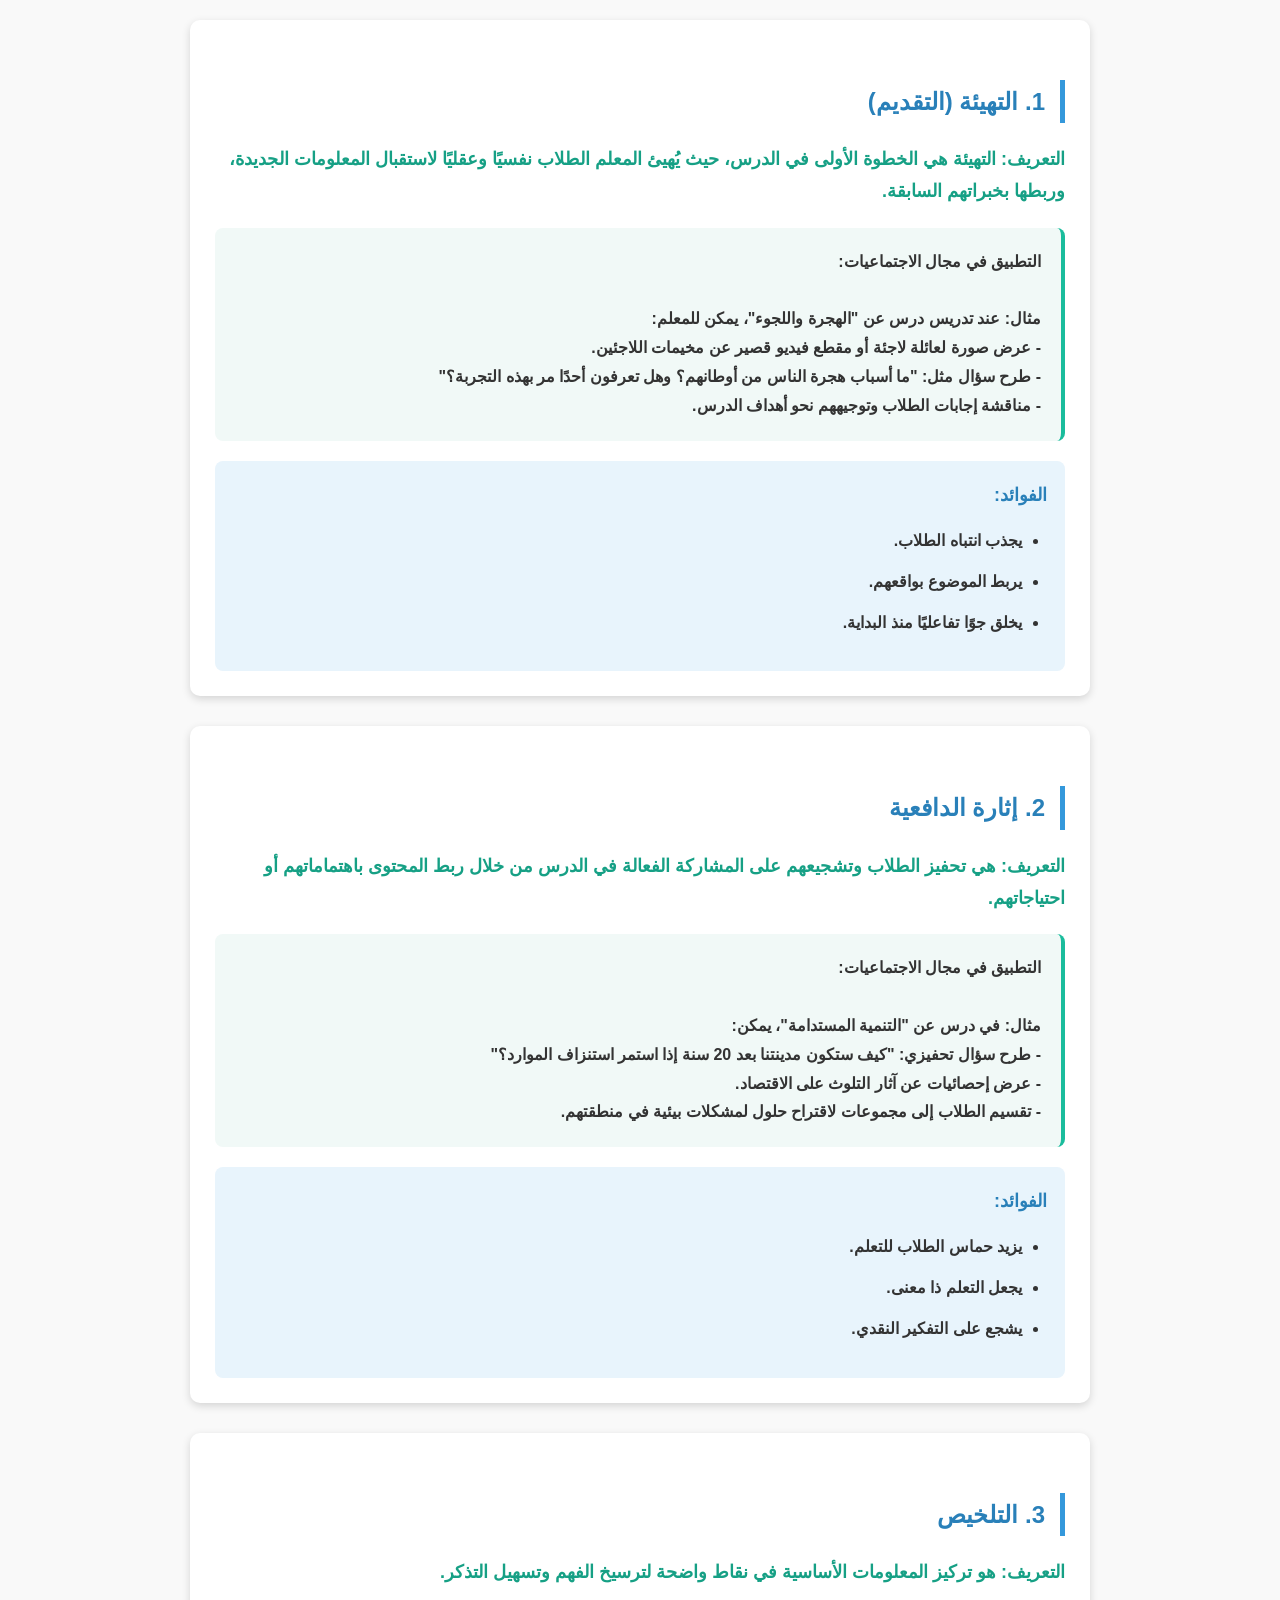
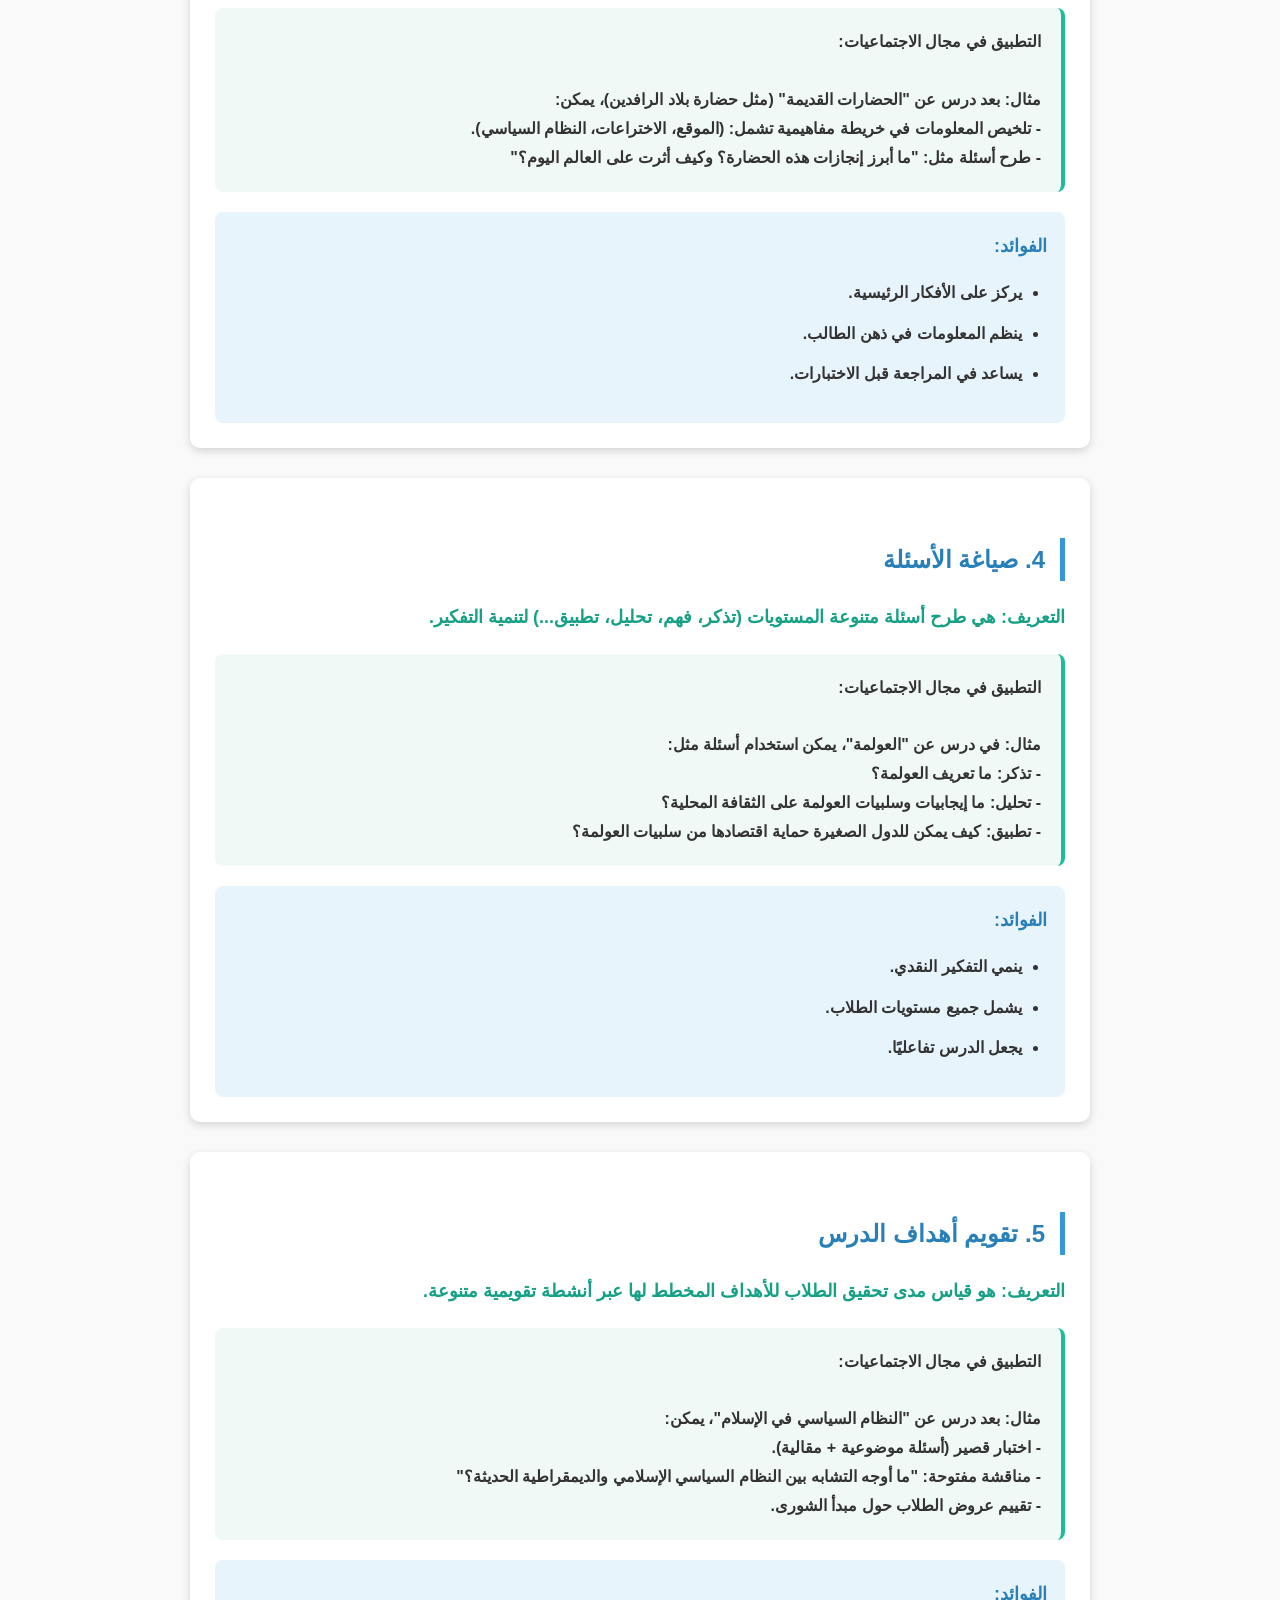
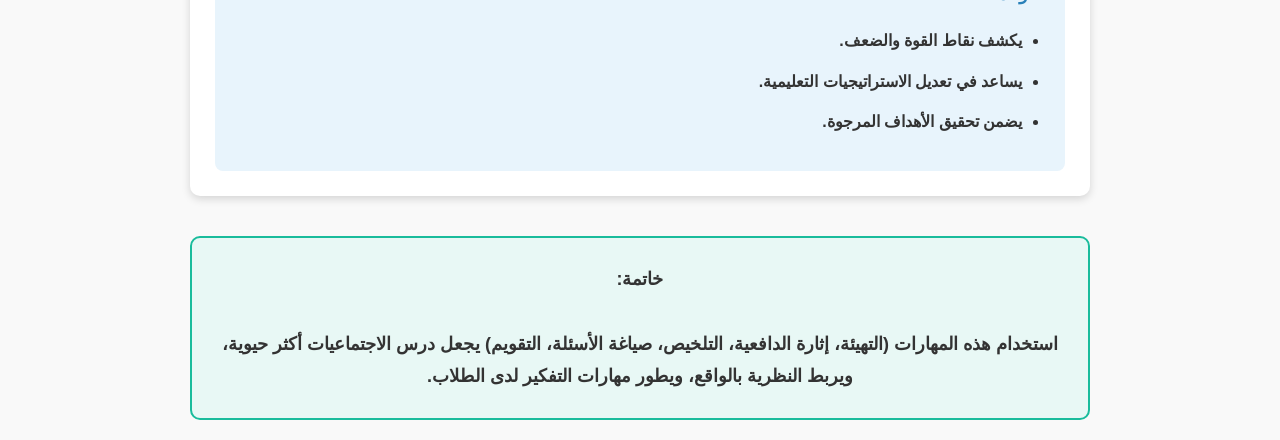
==== index.html @ 1f6d6df0 "Rename index to index.html" ====
<!DOCTYPE html>
<html lang="ar" dir="rtl">
<head>
    <meta charset="UTF-8">
    <meta name="viewport" content="width=device-width, initial-scale=1.0">
    <title>توظيف مهارات التدريس في مجال الاجتماعيات</title>
    <style>
        body {
            font-family: 'Arial', sans-serif;
            line-height: 1.8;
            color: #333;
            max-width: 900px;
            margin: 0 auto;
            padding: 20px;
            background-color: #f9f9f9;
        }
        h1 {
            color: #2c3e50;
            text-align: center;
            margin-bottom: 30px;
            border-bottom: 3px solid #3498db;
            padding-bottom: 15px;
            font-weight: 900;
            font-size: 28px;
        }
        h2 {
            color: #2980b9;
            margin-top: 35px;
            padding-right: 15px;
            border-right: 5px solid #3498db;
            font-weight: 800;
            font-size: 24px;
        }
        .skill-section {
            background-color: white;
            padding: 25px;
            margin-bottom: 30px;
            border-radius: 10px;
            box-shadow: 0 3px 8px rgba(0,0,0,0.15);
            page-break-inside: avoid;
        }
        .definition {
            font-weight: 700;
            color: #16a085;
            margin-bottom: 15px;
            font-size: 18px;
            line-height: 1.8;
        }
        .example {
            background-color: #f1f9f7;
            padding: 20px;
            border-right: 4px solid #1abc9c;
            margin: 20px 0;
            border-radius: 8px;
            font-weight: 600;
        }
        .benefits {
            background-color: #e8f4fc;
            padding: 18px;
            border-radius: 8px;
            margin-top: 20px;
            font-weight: 600;
        }
        .benefits-title {
            font-weight: 800;
            color: #2980b9;
            margin-bottom: 12px;
            font-size: 18px;
        }
        ul {
            padding-right: 25px;
        }
        li {
            margin-bottom: 12px;
            font-weight: 600;
        }
        .conclusion {
            background-color: #e8f8f5;
            padding: 25px;
            border-radius: 10px;
            margin-top: 40px;
            text-align: center;
            font-weight: 700;
            font-size: 18px;
            border: 2px solid #1abc9c;
        }
        strong {
            font-weight: 800;
        }
        em {
            font-weight: 700;
            font-style: normal;
        }
        @media print {
            body {
                background-color: white;
                padding: 0;
            }
            .skill-section {
                page-break-inside: avoid;
                break-inside: avoid;
            }
        }
    </style>
</head>
<body>
    
    <div class="skill-section">
        <h2><strong>1. التهيئة (التقديم)</strong></h2>
        <div class="definition"><strong>التعريف:</strong> التهيئة هي الخطوة الأولى في الدرس، حيث يُهيئ المعلم الطلاب نفسيًا وعقليًا لاستقبال المعلومات الجديدة، وربطها بخبراتهم السابقة.</div>
        
        <div class="example">
            <strong>التطبيق في مجال الاجتماعيات:</strong><br><br>
            <strong>مثال:</strong> عند تدريس درس عن <strong>"الهجرة واللجوء"</strong>، يمكن للمعلم:<br>
            - <strong>عرض</strong> صورة لعائلة لاجئة أو مقطع فيديو قصير عن مخيمات اللاجئين.<br>
            - <strong>طرح</strong> سؤال مثل: <em>"ما أسباب هجرة الناس من أوطانهم؟ وهل تعرفون أحدًا مر بهذه التجربة؟"</em><br>
            - <strong>مناقشة</strong> إجابات الطلاب وتوجيههم نحو أهداف الدرس.
        </div>
        
        <div class="benefits">
            <div class="benefits-title"><strong>الفوائد:</strong></div>
            <ul>
                <li><strong>يجذب</strong> انتباه الطلاب.</li>
                <li><strong>يربط</strong> الموضوع بواقعهم.</li>
                <li><strong>يخلق</strong> جوًا تفاعليًا منذ البداية.</li>
            </ul>
        </div>
    </div>
    
    <div class="skill-section">
        <h2><strong>2. إثارة الدافعية</strong></h2>
        <div class="definition"><strong>التعريف:</strong> هي تحفيز الطلاب وتشجيعهم على المشاركة الفعالة في الدرس من خلال ربط المحتوى باهتماماتهم أو احتياجاتهم.</div>
        
        <div class="example">
            <strong>التطبيق في مجال الاجتماعيات:</strong><br><br>
            <strong>مثال:</strong> في درس عن <strong>"التنمية المستدامة"</strong>، يمكن:<br>
            - <strong>طرح</strong> سؤال تحفيزي: <em>"كيف ستكون مدينتنا بعد 20 سنة إذا استمر استنزاف الموارد؟"</em><br>
            - <strong>عرض</strong> إحصائيات عن آثار التلوث على الاقتصاد.<br>
            - <strong>تقسيم</strong> الطلاب إلى مجموعات لاقتراح حلول لمشكلات بيئية في منطقتهم.
        </div>
        
        <div class="benefits">
            <div class="benefits-title"><strong>الفوائد:</strong></div>
            <ul>
                <li><strong>يزيد</strong> حماس الطلاب للتعلم.</li>
                <li><strong>يجعل</strong> التعلم ذا معنى.</li>
                <li><strong>يشجع</strong> على التفكير النقدي.</li>
            </ul>
        </div>
    </div>
    
    <div class="skill-section">
        <h2><strong>3. التلخيص</strong></h2>
        <div class="definition"><strong>التعريف:</strong> هو تركيز المعلومات الأساسية في نقاط واضحة لترسيخ الفهم وتسهيل التذكر.</div>
        
        <div class="example">
            <strong>التطبيق في مجال الاجتماعيات:</strong><br><br>
            <strong>مثال:</strong> بعد درس عن <strong>"الحضارات القديمة"</strong> (مثل حضارة بلاد الرافدين)، يمكن:<br>
            - <strong>تلخيص</strong> المعلومات في خريطة مفاهيمية تشمل: (الموقع، الاختراعات، النظام السياسي).<br>
            - <strong>طرح</strong> أسئلة مثل: <em>"ما أبرز إنجازات هذه الحضارة؟ وكيف أثرت على العالم اليوم؟"</em>
        </div>
        
        <div class="benefits">
            <div class="benefits-title"><strong>الفوائد:</strong></div>
            <ul>
                <li><strong>يركز</strong> على الأفكار الرئيسية.</li>
                <li><strong>ينظم</strong> المعلومات في ذهن الطالب.</li>
                <li><strong>يساعد</strong> في المراجعة قبل الاختبارات.</li>
            </ul>
        </div>
    </div>
    
    <div class="skill-section">
        <h2><strong>4. صياغة الأسئلة</strong></h2>
        <div class="definition"><strong>التعريف:</strong> هي طرح أسئلة متنوعة المستويات (تذكر، فهم، تحليل، تطبيق...) لتنمية التفكير.</div>
        
        <div class="example">
            <strong>التطبيق في مجال الاجتماعيات:</strong><br><br>
            <strong>مثال:</strong> في درس عن <strong>"العولمة"</strong>، يمكن استخدام أسئلة مثل:<br>
            - <strong>تذكر:</strong> <em>ما تعريف العولمة؟</em><br>
            - <strong>تحليل:</strong> <em>ما إيجابيات وسلبيات العولمة على الثقافة المحلية؟</em><br>
            - <strong>تطبيق:</strong> <em>كيف يمكن للدول الصغيرة حماية اقتصادها من سلبيات العولمة؟</em>
        </div>
        
        <div class="benefits">
            <div class="benefits-title"><strong>الفوائد:</strong></div>
            <ul>
                <li><strong>ينمي</strong> التفكير النقدي.</li>
                <li><strong>يشمل</strong> جميع مستويات الطلاب.</li>
                <li><strong>يجعل</strong> الدرس تفاعليًا.</li>
            </ul>
        </div>
    </div>
    
    <div class="skill-section">
        <h2><strong>5. تقويم أهداف الدرس</strong></h2>
        <div class="definition"><strong>التعريف:</strong> هو قياس مدى تحقيق الطلاب للأهداف المخطط لها عبر أنشطة تقويمية متنوعة.</div>
        
        <div class="example">
            <strong>التطبيق في مجال الاجتماعيات:</strong><br><br>
            <strong>مثال:</strong> بعد درس عن <strong>"النظام السياسي في الإسلام"</strong>، يمكن:<br>
            - <strong>اختبار</strong> قصير (أسئلة موضوعية + مقالية).<br>
            - <strong>مناقشة</strong> مفتوحة: <em>"ما أوجه التشابه بين النظام السياسي الإسلامي والديمقراطية الحديثة؟"</em><br>
            - <strong>تقييم</strong> عروض الطلاب حول مبدأ الشورى.
        </div>
        
        <div class="benefits">
            <div class="benefits-title"><strong>الفوائد:</strong></div>
            <ul>
                <li><strong>يكشف</strong> نقاط القوة والضعف.</li>
                <li><strong>يساعد</strong> في تعديل الاستراتيجيات التعليمية.</li>
                <li><strong>يضمن</strong> تحقيق الأهداف المرجوة.</li>
            </ul>
        </div>
    </div>
    
    <div class="conclusion">
        <strong>خاتمة:</strong><br><br>
        استخدام هذه المهارات <strong>(التهيئة، إثارة الدافعية، التلخيص، صياغة الأسئلة، التقويم)</strong> يجعل درس الاجتماعيات أكثر حيوية، ويربط النظرية بالواقع، ويطور مهارات التفكير لدى الطلاب.
    </div>
</body>
</html>
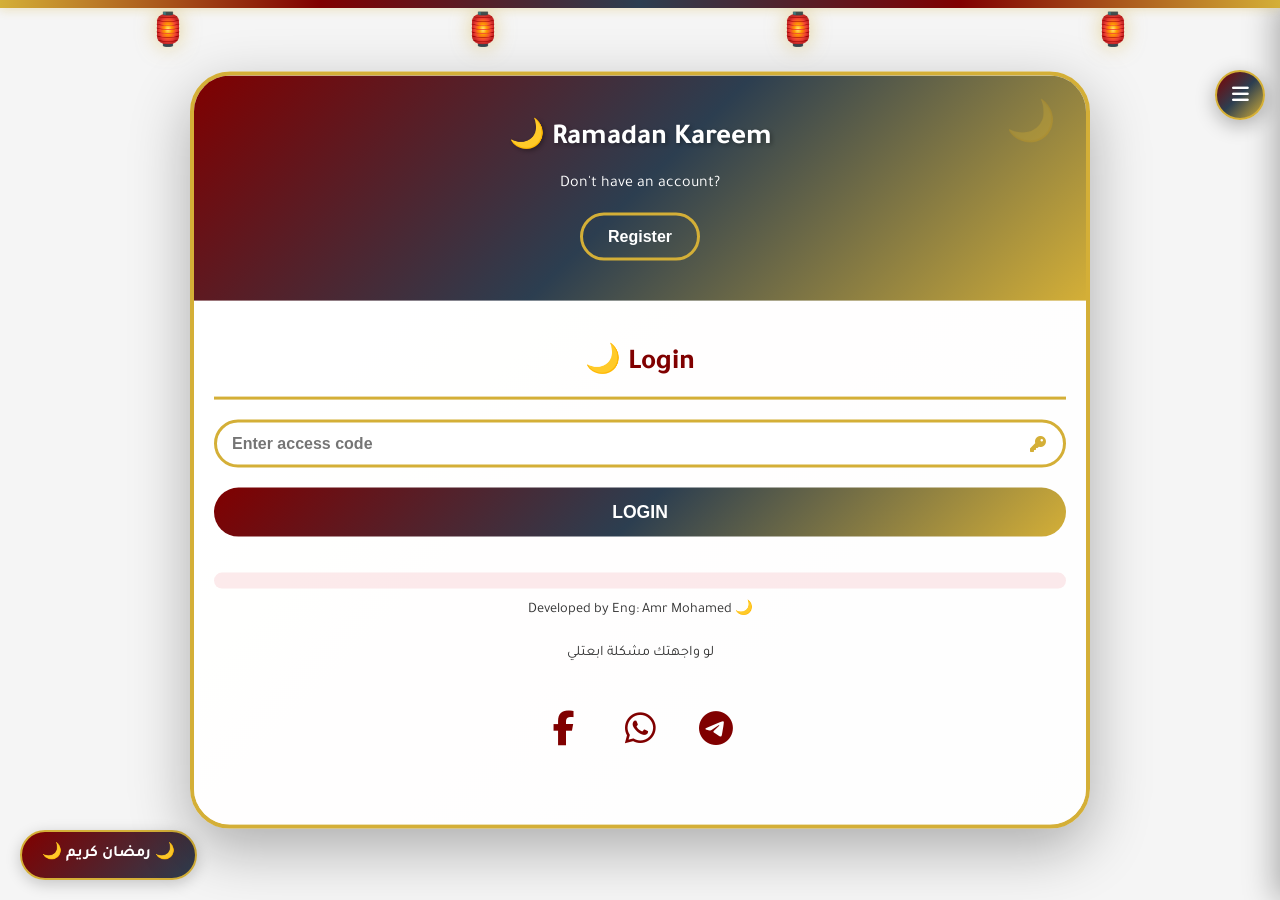
==== commit ca148557: "Add files via upload" ====
--- a/index.html
+++ b/index.html
@@ -1,222 +1,160 @@
 <!DOCTYPE html>
-<html lang="ar" dir="rtl">
+<html lang="en">
 <head>
     <meta charset="UTF-8">
-    <meta name="viewport" content="width=device-width, initial-scale=1.0">
-    <title>توظيف مهارات التدريس في مجال الاجتماعيات</title>
-    <style>
-        body {
-            font-family: 'Arial', sans-serif;
-            line-height: 1.8;
-            color: #333;
-            max-width: 900px;
-            margin: 0 auto;
-            padding: 20px;
-            background-color: #f9f9f9;
-        }
-        h1 {
-            color: #2c3e50;
-            text-align: center;
-            margin-bottom: 30px;
-            border-bottom: 3px solid #3498db;
-            padding-bottom: 15px;
-            font-weight: 900;
-            font-size: 28px;
-        }
-        h2 {
-            color: #2980b9;
-            margin-top: 35px;
-            padding-right: 15px;
-            border-right: 5px solid #3498db;
-            font-weight: 800;
-            font-size: 24px;
-        }
-        .skill-section {
-            background-color: white;
-            padding: 25px;
-            margin-bottom: 30px;
-            border-radius: 10px;
-            box-shadow: 0 3px 8px rgba(0,0,0,0.15);
-            page-break-inside: avoid;
-        }
-        .definition {
-            font-weight: 700;
-            color: #16a085;
-            margin-bottom: 15px;
-            font-size: 18px;
-            line-height: 1.8;
-        }
-        .example {
-            background-color: #f1f9f7;
-            padding: 20px;
-            border-right: 4px solid #1abc9c;
-            margin: 20px 0;
-            border-radius: 8px;
-            font-weight: 600;
-        }
-        .benefits {
-            background-color: #e8f4fc;
-            padding: 18px;
-            border-radius: 8px;
-            margin-top: 20px;
-            font-weight: 600;
-        }
-        .benefits-title {
-            font-weight: 800;
-            color: #2980b9;
-            margin-bottom: 12px;
-            font-size: 18px;
-        }
-        ul {
-            padding-right: 25px;
-        }
-        li {
-            margin-bottom: 12px;
-            font-weight: 600;
-        }
-        .conclusion {
-            background-color: #e8f8f5;
-            padding: 25px;
-            border-radius: 10px;
-            margin-top: 40px;
-            text-align: center;
-            font-weight: 700;
-            font-size: 18px;
-            border: 2px solid #1abc9c;
-        }
-        strong {
-            font-weight: 800;
-        }
-        em {
-            font-weight: 700;
-            font-style: normal;
-        }
-        @media print {
-            body {
-                background-color: white;
-                padding: 0;
-            }
-            .skill-section {
-                page-break-inside: avoid;
-                break-inside: avoid;
-            }
-        }
-    </style>
+    <meta name="viewport" content="width=device-width, initial-scale=1.0, maximum-scale=1.0, user-scalable=yes">
+    <title>Educational Process Platform - رمضان كريم</title>
+    <link href="https://fonts.googleapis.com/css2?family=Tajawal:wght@400;500;700&display=swap" rel="stylesheet">
+    <link rel="stylesheet" href="https://cdnjs.cloudflare.com/ajax/libs/font-awesome/6.5.0/css/all.min.css" />
+    <link rel="stylesheet" href="style.css">
 </head>
+
 <body>
+    <!-- Ramadan Decorations -->
+    <div class="ramadan-stars" id="ramadanStars"></div>
     
-    <div class="skill-section">
-        <h2><strong>1. التهيئة (التقديم)</strong></h2>
-        <div class="definition"><strong>التعريف:</strong> التهيئة هي الخطوة الأولى في الدرس، حيث يُهيئ المعلم الطلاب نفسيًا وعقليًا لاستقبال المعلومات الجديدة، وربطها بخبراتهم السابقة.</div>
-        
-        <div class="example">
-            <strong>التطبيق في مجال الاجتماعيات:</strong><br><br>
-            <strong>مثال:</strong> عند تدريس درس عن <strong>"الهجرة واللجوء"</strong>، يمكن للمعلم:<br>
-            - <strong>عرض</strong> صورة لعائلة لاجئة أو مقطع فيديو قصير عن مخيمات اللاجئين.<br>
-            - <strong>طرح</strong> سؤال مثل: <em>"ما أسباب هجرة الناس من أوطانهم؟ وهل تعرفون أحدًا مر بهذه التجربة؟"</em><br>
-            - <strong>مناقشة</strong> إجابات الطلاب وتوجيههم نحو أهداف الدرس.
+    <div class="ramadan-lanterns">
+        <div class="lantern">🏮</div>
+        <div class="lantern">🏮</div>
+        <div class="lantern">🏮</div>
+        <div class="lantern">🏮</div>
+    </div>
+
+    <!-- Sidebar -->
+    <button class="sidebar-toggle" id="sidebarToggle" aria-label="القائمة">
+        <i class="fas fa-bars"></i>
+    </button>
+
+    <div class="sidebar" id="sidebar">
+        <div class="sidebar-header">
+            <h3>🌙 القائمة</h3>
         </div>
-        
-        <div class="benefits">
-            <div class="benefits-title"><strong>الفوائد:</strong></div>
-            <ul>
-                <li><strong>يجذب</strong> انتباه الطلاب.</li>
-                <li><strong>يربط</strong> الموضوع بواقعهم.</li>
-                <li><strong>يخلق</strong> جوًا تفاعليًا منذ البداية.</li>
-            </ul>
+        <div class="sidebar-menu">
+            <a href="#" id="homeLink" class="sidebar-link">
+                <i class="fas fa-home"></i>
+                <span>الصفحة الرئيسية</span>
+            </a>
+            <a href="https://eng-mora.github.io/Preparation/ar" target="_blank" class="sidebar-link">
+                <i class="fas fa-book"></i>
+                <span>حصة تأسيسية عربي</span>
+            </a>
+            <a href="https://eng-mora.github.io/Preparation/" target="_blank" class="sidebar-link">
+                <i class="fas fa-language"></i>
+                <span>حصة تأسيسية لغات</span>
+            </a>
+            <a href="#" id="ramadanLink" class="sidebar-link">
+                <i class="fas fa-moon"></i>
+                <span>رمضان كريم</span>
+            </a>
         </div>
     </div>
-    
-    <div class="skill-section">
-        <h2><strong>2. إثارة الدافعية</strong></h2>
-        <div class="definition"><strong>التعريف:</strong> هي تحفيز الطلاب وتشجيعهم على المشاركة الفعالة في الدرس من خلال ربط المحتوى باهتماماتهم أو احتياجاتهم.</div>
-        
-        <div class="example">
-            <strong>التطبيق في مجال الاجتماعيات:</strong><br><br>
-            <strong>مثال:</strong> في درس عن <strong>"التنمية المستدامة"</strong>، يمكن:<br>
-            - <strong>طرح</strong> سؤال تحفيزي: <em>"كيف ستكون مدينتنا بعد 20 سنة إذا استمر استنزاف الموارد؟"</em><br>
-            - <strong>عرض</strong> إحصائيات عن آثار التلوث على الاقتصاد.<br>
-            - <strong>تقسيم</strong> الطلاب إلى مجموعات لاقتراح حلول لمشكلات بيئية في منطقتهم.
-        </div>
-        
-        <div class="benefits">
-            <div class="benefits-title"><strong>الفوائد:</strong></div>
-            <ul>
-                <li><strong>يزيد</strong> حماس الطلاب للتعلم.</li>
-                <li><strong>يجعل</strong> التعلم ذا معنى.</li>
-                <li><strong>يشجع</strong> على التفكير النقدي.</li>
-            </ul>
+
+    <main id="main" style="display:none;">
+        <section id="home">
+            <div style="text-align: center;">
+                <img src="https://i.ibb.co/0VcrXmdC/Whats-App-Image-2026-02-09-at-01-52-50.jpg" alt="Educational Process Platform" loading="lazy">
+                <h2>🌙 The Process Platform</h2>
+                <p style="color: var(--secondary-color); margin-top: 1rem;">كل ثانية بتذاكر فيها دلوقتي، بتقربك خطوة من حلمك. خليك قوي، وافتكر دايمًا إن التعب بيروح، لكن النتيجة بتفضل.</p>
+                <p style="color: var(--secondary-color); margin-top: 1rem;">❤️ بالتوفيق يا باشا</p>
+            </div>
+        </section>
+
+        <section id="videos" class="video-container">
+            <div style="text-align: center; padding: 2rem;">
+                <h3>🌙 Welcome to the Educational Videos Platform</h3>
+                <p>Please login to access the available educational content</p>
+            </div>
+        </section>
+
+        <section id="contact">
+            <h2>🌙 Contact Us</h2>
+            <p>If you have any questions or need further information, feel free to contact us at</p>
+            <p><a href="/cdn-cgi/l/email-protection#cba6aaa6b9b9a4f3fef9f28baca6aaa2a7e5a8a4a6"><span class="__cf_email__" data-cfemail="2d404c405f5f4215181f146d4a404c4441034e4240">[email&#160;protected]</span></a></p>
+
+            <div class="social-icons">
+                <button style="background-color: transparent; border: none; padding: 10px;">
+                    <a href="https://www.facebook.com/mamro8529?mibextid=ZbWKwL" target="_blank" style="color: black; font-size: 35px;">
+                        <i class="fab fa-facebook-f"></i>
+                    </a>
+                </button>
+                <button style="background-color: transparent; border: none; padding: 10px;">
+                    <a href="https://wa.me/message/5LRM2DVHPZQFM1" target="_blank" style="color: black; font-size: 35px;">
+                        <i class="fab fa-whatsapp"></i>
+                    </a>
+                </button>
+                <button style="background-color: transparent; border: none; padding: 10px;">
+                    <a href="http://t.me/Mora_mo1" target="_blank" style="color: black; font-size: 35px;">
+                        <i class="fab fa-telegram-plane"></i>
+                    </a>
+                </button>
+            </div>
+
+            <div class="developer-credit">
+                <p>Developed by <a href="/cdn-cgi/l/email-protection#92fff3ffe0e0fdaaa7a0abd2f5fff3fbfebcf1fdff">Eng: Amr Mohamed</a> 🌙</p>
+            </div>
+        </section>
+    </main>
+
+    <div class="login-container" id="loginContainer">
+        <div class="form-container">
+            <div class="left-section">
+                <h1>🌙 Ramadan Kareem</h1>
+                <p>Don't have an account?</p>
+                <button class="register-btn">Register</button>
+            </div>
+            <div class="right-section">
+                <h2>🌙 Login</h2>
+                <form id="loginForm">
+                    <div class="input-group">
+                        <input type="text" id="username" required placeholder="Enter access code" autocomplete="off">
+                        <i class="fas fa-key icon"></i>
+                    </div>
+                    <button type="submit" class="login-btn">LOGIN</button>
+
+                    <div id="errorMessage" class="error"></div>
+                </form>
+                <p class="or">Developed by Eng: Amr Mohamed 🌙</p>
+                <p class="or">لو واجهتك مشكلة ابعتلي</p>
+
+                <div class="social-icons">
+                    <button style="background-color: transparent; border: none; padding: 10px;">
+                        <a href="https://www.facebook.com/mamro8529?mibextid=ZbWKwL" target="_blank" style="color: black; font-size: 35px;">
+                            <i class="fab fa-facebook-f"></i>
+                        </a>
+                    </button>
+                    <button style="background-color: transparent; border: none; padding: 10px;">
+                        <a href="https://wa.me/message/5LRM2DVHPZQFM1" target="_blank" style="color: black; font-size: 35px;">
+                            <i class="fab fa-whatsapp"></i>
+                        </a>
+                    </button>
+                    <button style="background-color: transparent; border: none; padding: 10px;">
+                        <a href="http://t.me/Mora_mo1" target="_blank" style="color: black; font-size: 35px;">
+                            <i class="fab fa-telegram-plane"></i>
+                        </a>
+                    </button>
+                </div>
+            </div>
         </div>
     </div>
-    
-    <div class="skill-section">
-        <h2><strong>3. التلخيص</strong></h2>
-        <div class="definition"><strong>التعريف:</strong> هو تركيز المعلومات الأساسية في نقاط واضحة لترسيخ الفهم وتسهيل التذكر.</div>
-        
-        <div class="example">
-            <strong>التطبيق في مجال الاجتماعيات:</strong><br><br>
-            <strong>مثال:</strong> بعد درس عن <strong>"الحضارات القديمة"</strong> (مثل حضارة بلاد الرافدين)، يمكن:<br>
-            - <strong>تلخيص</strong> المعلومات في خريطة مفاهيمية تشمل: (الموقع، الاختراعات، النظام السياسي).<br>
-            - <strong>طرح</strong> أسئلة مثل: <em>"ما أبرز إنجازات هذه الحضارة؟ وكيف أثرت على العالم اليوم؟"</em>
+
+    <!-- Message Modal -->
+    <div class="modal-overlay" id="messageOverlay"></div>
+    <div class="message-modal" id="messageModal">
+        <div class="message-modal-header">
+            <h3>🌙 Ramadan Kareem Message</h3>
+            <div class="close-modal" id="closeModal">&times;</div>
         </div>
-        
-        <div class="benefits">
-            <div class="benefits-title"><strong>الفوائد:</strong></div>
-            <ul>
-                <li><strong>يركز</strong> على الأفكار الرئيسية.</li>
-                <li><strong>ينظم</strong> المعلومات في ذهن الطالب.</li>
-                <li><strong>يساعد</strong> في المراجعة قبل الاختبارات.</li>
-            </ul>
-        </div>
-    </div>
-    
-    <div class="skill-section">
-        <h2><strong>4. صياغة الأسئلة</strong></h2>
-        <div class="definition"><strong>التعريف:</strong> هي طرح أسئلة متنوعة المستويات (تذكر، فهم، تحليل، تطبيق...) لتنمية التفكير.</div>
-        
-        <div class="example">
-            <strong>التطبيق في مجال الاجتماعيات:</strong><br><br>
-            <strong>مثال:</strong> في درس عن <strong>"العولمة"</strong>، يمكن استخدام أسئلة مثل:<br>
-            - <strong>تذكر:</strong> <em>ما تعريف العولمة؟</em><br>
-            - <strong>تحليل:</strong> <em>ما إيجابيات وسلبيات العولمة على الثقافة المحلية؟</em><br>
-            - <strong>تطبيق:</strong> <em>كيف يمكن للدول الصغيرة حماية اقتصادها من سلبيات العولمة؟</em>
-        </div>
-        
-        <div class="benefits">
-            <div class="benefits-title"><strong>الفوائد:</strong></div>
-            <ul>
-                <li><strong>ينمي</strong> التفكير النقدي.</li>
-                <li><strong>يشمل</strong> جميع مستويات الطلاب.</li>
-                <li><strong>يجعل</strong> الدرس تفاعليًا.</li>
-            </ul>
-        </div>
-    </div>
-    
-    <div class="skill-section">
-        <h2><strong>5. تقويم أهداف الدرس</strong></h2>
-        <div class="definition"><strong>التعريف:</strong> هو قياس مدى تحقيق الطلاب للأهداف المخطط لها عبر أنشطة تقويمية متنوعة.</div>
-        
-        <div class="example">
-            <strong>التطبيق في مجال الاجتماعيات:</strong><br><br>
-            <strong>مثال:</strong> بعد درس عن <strong>"النظام السياسي في الإسلام"</strong>، يمكن:<br>
-            - <strong>اختبار</strong> قصير (أسئلة موضوعية + مقالية).<br>
-            - <strong>مناقشة</strong> مفتوحة: <em>"ما أوجه التشابه بين النظام السياسي الإسلامي والديمقراطية الحديثة؟"</em><br>
-            - <strong>تقييم</strong> عروض الطلاب حول مبدأ الشورى.
-        </div>
-        
-        <div class="benefits">
-            <div class="benefits-title"><strong>الفوائد:</strong></div>
-            <ul>
-                <li><strong>يكشف</strong> نقاط القوة والضعف.</li>
-                <li><strong>يساعد</strong> في تعديل الاستراتيجيات التعليمية.</li>
-                <li><strong>يضمن</strong> تحقيق الأهداف المرجوة.</li>
-            </ul>
-        </div>
-    </div>
-    
-    <div class="conclusion">
-        <strong>خاتمة:</strong><br><br>
-        استخدام هذه المهارات <strong>(التهيئة، إثارة الدافعية، التلخيص، صياغة الأسئلة، التقويم)</strong> يجعل درس الاجتماعيات أكثر حيوية، ويربط النظرية بالواقع، ويطور مهارات التفكير لدى الطلاب.
-    </div>
-</body>
-</html>
+        <div class="message-modal-body">
+            <div class="message-item">
+                <div class="message-content">
+                    رمضان كريم يا أبطال 🌙
+                    حابب أفكركم إن الشهر ده مش اختيار بين العبادة أو المذاكرة، الاتنين مع بعض. وازنوا وقتكم بين الصلاة والعبادة والمذاكرة، وماتقصّروش في ولا حاجة. لما تنظموا يومكم صح هتلاقوا بركة وإنجاز في الاتنين.
+                </div>
+                <div class="message-date">تم الإرسال: 20 فبراير 2026</div>
+            </div>
+
+            <div class="message-item">
+                <div class="message-content">
+                    شدّوا حيلكم، وإحنا واثقين فيكم جدًا وإن شاء الله يكون رمضان بداية خير ليكم.
+                </div>
+                <div class="message-date">تم الإرسا�
--- a/style.css
+++ b/style.css
@@ -0,0 +1,1866 @@
+/* style.css - نسخة محسنة بالكامل */
+
+:root {
+    --primary-color: #800000; /* TCX 14-3812 - Burgundy */
+    --secondary-color: #2c3e50; /* Dark Blue */
+    --accent-color: #718e97; /* Gray Blue */
+    --light-color: #f8f9fa; /* Light Gray */
+    --dark-color: #343a40; /* Dark Gray */
+    --success-color: #28a745; /* Green */
+    --warning-color: #ffc107; /* Yellow */
+    --danger-color: #dc3545; /* Red */
+    --beige-color: #F0E5DE; /* TCX 15-1919 - Light Beige */
+    --light-beige: #F8F4F0; /* Lighter Beige */
+    --medium-beige: #E8DED4; /* Medium Beige */
+    --dark-beige: #D8C8B8; /* Dark Beige */
+    --burgundy-light: #A00000; /* Lighter Burgundy */
+    --burgundy-dark: #600000; /* Darker Burgundy */
+    --ramadan-gold: #D4AF37; /* Ramadan Gold */
+    --ramadan-lantern: #8B4513; /* Lantern Brown */
+    --ramadan-star: #FFD700; /* Star Gold */
+    --night-sky: #0B0C2A; /* Night Sky */
+    --crescent-moon: #F0E68C; /* Crescent Moon */
+}
+
+* {
+    box-sizing: border-box;
+    margin: 0;
+    padding: 0;
+}
+
+body {
+    font-family: 'Tajawal', Arial, sans-serif;
+    background-color: #f5f5f5;
+    color: #333;
+    line-height: 1.6;
+    position: relative;
+    overflow-x: hidden;
+    width: 100%;
+    min-height: 100vh;
+}
+
+/* تحسين الصور لتكون responsive */
+img {
+    max-width: 100%;
+    height: auto;
+    display: block;
+}
+
+/* تحسين الحاويات */
+.container, .wrapper {
+    width: 100%;
+    max-width: 1400px;
+    margin: 0 auto;
+    padding: 0 15px;
+}
+
+/* Ramadan Decoration */
+body::before {
+    content: "";
+    position: fixed;
+    top: 0;
+    left: 0;
+    right: 0;
+    height: 8px;
+    background: linear-gradient(90deg, 
+        var(--ramadan-gold) 0%, 
+        var(--primary-color) 25%, 
+        var(--secondary-color) 50%, 
+        var(--primary-color) 75%, 
+        var(--ramadan-gold) 100%);
+    z-index: 1004;
+    box-shadow: 0 2px 10px rgba(212, 175, 55, 0.3);
+}
+
+body::after {
+    content: "🌙 رمضان كريم 🌙";
+    position: fixed;
+    bottom: 20px;
+    left: 20px;
+    background: linear-gradient(135deg, var(--primary-color), var(--secondary-color));
+    color: white;
+    padding: 10px 20px;
+    border-radius: 50px;
+    font-size: 1rem;
+    font-weight: bold;
+    box-shadow: 0 4px 15px rgba(0, 0, 0, 0.2);
+    z-index: 1000;
+    animation: ramadanGlow 2s ease-in-out infinite;
+    border: 2px solid var(--ramadan-gold);
+    direction: ltr;
+}
+
+@keyframes ramadanGlow {
+    0%, 100% { box-shadow: 0 4px 15px rgba(212, 175, 55, 0.3); transform: scale(1); }
+    50% { box-shadow: 0 8px 25px rgba(212, 175, 55, 0.8); transform: scale(1.05); }
+}
+
+/* Ramadan Stars Animation */
+.ramadan-stars {
+    position: fixed;
+    top: 0;
+    left: 0;
+    width: 100%;
+    height: 100%;
+    pointer-events: none;
+    z-index: 1;
+}
+
+.star {
+    position: absolute;
+    background-color: var(--ramadan-star);
+    width: 3px;
+    height: 3px;
+    border-radius: 50%;
+    animation: twinkle 3s infinite;
+    opacity: 0;
+}
+
+@keyframes twinkle {
+    0%, 100% { opacity: 0; transform: scale(0.5); }
+    50% { opacity: 0.8; transform: scale(1.2); }
+}
+
+/* Ramadan Lanterns */
+.ramadan-lanterns {
+    position: fixed;
+    top: 0;
+    left: 0;
+    width: 100%;
+    display: flex;
+    justify-content: space-around;
+    padding: 10px;
+    pointer-events: none;
+    z-index: 2;
+    flex-wrap: wrap;
+}
+
+.lantern {
+    color: var(--ramadan-gold);
+    font-size: 2rem;
+    animation: swing 3s ease-in-out infinite;
+    filter: drop-shadow(0 0 10px rgba(212, 175, 55, 0.5));
+    margin: 0 5px;
+}
+
+@keyframes swing {
+    0%, 100% { transform: rotate(0deg); }
+    25% { transform: rotate(5deg); }
+    75% { transform: rotate(-5deg); }
+}
+
+/* Navigation bar styles */
+nav {
+    background: linear-gradient(135deg, var(--primary-color), var(--secondary-color), var(--ramadan-gold));
+    padding: 0.8rem 1rem;
+    box-shadow: 0 4px 12px rgba(0, 0, 0, 0.1);
+    position: sticky;
+    top: 0;
+    z-index: 1000;
+    border-bottom: 3px solid var(--ramadan-gold);
+}
+
+nav ul {
+    list-style: none;
+    display: flex;
+    justify-content: center;
+    align-items: center;
+    flex-wrap: wrap;
+    gap: 0.5rem;
+}
+
+nav ul li {
+    margin: 0;
+    position: relative;
+}
+
+nav ul li a {
+    color: white;
+    text-decoration: none;
+    font-weight: bold;
+    font-size: 1rem;
+    padding: 0.4rem 0.8rem;
+    border-radius: 5px;
+    transition: all 0.3s ease;
+    position: relative;
+    overflow: hidden;
+    white-space: nowrap;
+}
+
+nav ul li a::before {
+    content: "🌙";
+    position: absolute;
+    left: -20px;
+    opacity: 0;
+    transition: all 0.3s ease;
+}
+
+nav ul li a:hover::before {
+    left: 5px;
+    opacity: 1;
+}
+
+nav ul li a:hover {
+    background-color: rgba(255, 255, 255, 0.2);
+    padding-left: 30px;
+}
+
+/* Main content styles */
+main {
+    padding: 1rem;
+    max-width: 1400px;
+    margin: 0 auto;
+    position: relative;
+    z-index: 10;
+    width: 100%;
+}
+
+/* Ramadan Welcome Banner Styles */
+.welcome-banner {
+    display: flex;
+    align-items: center;
+    background: linear-gradient(135deg, var(--primary-color), var(--secondary-color), var(--ramadan-gold));
+    color: white;
+    padding: 1rem;
+    border-radius: 20px;
+    margin-bottom: 1.5rem;
+    box-shadow: 0 10px 30px rgba(0, 0, 0, 0.3);
+    animation: fadeIn 0.5s ease;
+    position: relative;
+    border: 3px solid var(--ramadan-gold);
+    overflow: hidden;
+    flex-wrap: wrap;
+    gap: 1rem;
+}
+
+.welcome-banner::before {
+    content: "";
+    display: none;
+}
+
+@keyframes rotate {
+    from { transform: rotate(0deg); }
+    to { transform: rotate(360deg); }
+}
+
+.welcome-banner img {
+    width: 70px;
+    height: 70px;
+    border-radius: 50%;
+    border: 4px solid var(--ramadan-gold);
+    margin: 0 auto 1rem;
+    cursor: pointer;
+    transition: all 0.3s ease;
+    box-shadow: 0 0 20px rgba(212, 175, 55, 0.5);
+}
+
+.welcome-banner img:hover {
+    transform: scale(1.1) rotate(5deg);
+    box-shadow: 0 0 30px rgba(212, 175, 55, 0.8);
+}
+
+.welcome-text {
+    flex: 1;
+    text-align: right;
+    min-width: 200px;
+}
+
+.welcome-text h3 {
+    margin: 0;
+    font-size: 1.3rem;
+    text-shadow: 2px 2px 4px rgba(0, 0, 0, 0.3);
+    background: linear-gradient(45deg, #fff, var(--ramadan-gold));
+    -webkit-background-clip: text;
+    -webkit-text-fill-color: transparent;
+    background-clip: text;
+    word-break: break-word;
+}
+
+.welcome-text p {
+    margin: 0.3rem 0 0;
+    font-size: 0.9rem;
+    opacity: 0.9;
+    font-style: italic;
+}
+
+/* Video Message Indicator */
+.video-message-indicator {
+    position: relative;
+    margin-bottom: 20px;
+    text-align: center;
+    width: 100%;
+}
+
+.message-badge {
+    position: relative;
+    display: inline-block;
+    background: linear-gradient(135deg, var(--primary-color), var(--secondary-color), var(--ramadan-gold));
+    color: white;
+    padding: 12px 25px;
+    border-radius: 50px;
+    font-weight: bold;
+    font-size: 1rem;
+    box-shadow: 0 4px 20px rgba(212, 175, 55, 0.4);
+    cursor: pointer;
+    transition: all 0.3s ease;
+    border: 2px solid var(--ramadan-gold);
+    max-width: 90%;
+    white-space: nowrap;
+    overflow: hidden;
+    text-overflow: ellipsis;
+}
+
+.message-badge:hover {
+    transform: translateY(-5px) scale(1.05);
+    box-shadow: 0 8px 30px rgba(212, 175, 55, 0.6);
+}
+
+.message-badge::before {
+    content: "";
+    display: none;
+}
+
+@keyframes spin {
+    from { transform: rotate(0deg); }
+    to { transform: rotate(360deg); }
+}
+
+.message-badge::after {
+    content: '2';
+    position: absolute;
+    top: -10px;
+    right: -10px;
+    background-color: var(--ramadan-gold);
+    color: var(--primary-color);
+    width: 25px;
+    height: 25px;
+    border-radius: 50%;
+    display: flex;
+    align-items: center;
+    justify-content: center;
+    font-size: 0.8rem;
+    font-weight: bold;
+    border: 2px solid white;
+    animation: pulse 1.5s infinite;
+}
+
+@keyframes pulse {
+    0%, 100% { transform: scale(1); }
+    50% { transform: scale(1.2); }
+}
+
+/* Message Modal */
+.message-modal {
+    display: none;
+    position: fixed;
+    top: 50%;
+    left: 50%;
+    transform: translate(-50%, -50%);
+    background: linear-gradient(135deg, var(--night-sky), var(--secondary-color));
+    width: 90%;
+    max-width: 500px;
+    border-radius: 30px;
+    box-shadow: 0 20px 50px rgba(0, 0, 0, 0.5);
+    z-index: 2000;
+    overflow: hidden;
+    animation: ramadanModalFadeIn 0.5s ease;
+    border: 3px solid var(--ramadan-gold);
+}
+
+@keyframes ramadanModalFadeIn {
+    from {
+        opacity: 0;
+        transform: translate(-50%, -70%);
+    }
+    to {
+        opacity: 1;
+        transform: translate(-50%, -50%);
+    }
+}
+
+.message-modal-header {
+    background: linear-gradient(135deg, var(--primary-color), var(--secondary-color));
+    color: white;
+    padding: 20px;
+    text-align: center;
+    position: relative;
+    border-bottom: 3px solid var(--ramadan-gold);
+}
+
+.message-modal-header::before {
+    content: "🌙";
+    position: absolute;
+    bottom: 5px;
+    right: 20px;
+    font-size: 1rem;
+    opacity: 0.5;
+}
+
+.message-modal-header h3 {
+    margin: 0;
+    font-size: 1.5rem;
+    text-shadow: 2px 2px 4px rgba(0, 0, 0, 0.3);
+    word-break: break-word;
+}
+
+.close-modal {
+    position: absolute;
+    top: 15px;
+    right: 15px;
+    color: white;
+    font-size: 1.8rem;
+    cursor: pointer;
+    transition: all 0.3s ease;
+    width: 35px;
+    height: 35px;
+    display: flex;
+    align-items: center;
+    justify-content: center;
+    border-radius: 50%;
+    background: rgba(255, 255, 255, 0.2);
+}
+
+.close-modal:hover {
+    transform: rotate(90deg) scale(1.1);
+    background: rgba(212, 175, 55, 0.5);
+}
+
+.message-modal-body {
+    padding: 20px;
+    max-height: 60vh;
+    overflow-y: auto;
+    background: rgba(255, 255, 255, 0.05);
+    backdrop-filter: blur(10px);
+}
+
+.message-item {
+    background: rgba(255, 255, 255, 0.1);
+    border-left: 6px solid var(--ramadan-gold);
+    padding: 20px;
+    margin-bottom: 20px;
+    border-radius: 20px;
+    box-shadow: 0 5px 15px rgba(0, 0, 0, 0.2);
+    position: relative;
+    overflow: hidden;
+}
+
+.message-item::before {
+    content: "🌙";
+    position: absolute;
+    top: -10px;
+    right: -10px;
+    font-size: 2.5rem;
+    opacity: 0.1;
+    transform: rotate(15deg);
+}
+
+.message-item:last-child {
+    margin-bottom: 0;
+}
+
+.message-title {
+    color: var(--ramadan-gold);
+    margin-bottom: 10px;
+    font-size: 1.2rem;
+    font-weight: bold;
+}
+
+.message-content {
+    color: white;
+    line-height: 1.6;
+    margin-bottom: 15px;
+    font-size: 1rem;
+    word-break: break-word;
+}
+
+.message-date {
+    color: var(--ramadan-gold);
+    font-size: 0.8rem;
+    text-align: left;
+    margin-top: 10px;
+    font-style: italic;
+}
+
+/* Home section styles */
+#home {
+    text-align: center;
+    margin-bottom: 2rem;
+    background: linear-gradient(135deg, white, var(--light-beige));
+    padding: 2rem 1rem;
+    border-radius: 30px;
+    box-shadow: 0 10px 40px rgba(0, 0, 0, 0.15);
+    border: 2px solid var(--ramadan-gold);
+    position: relative;
+    overflow: hidden;
+}
+
+#home::before {
+    content: "🌙";
+    position: absolute;
+    top: 20px;
+    right: 30px;
+    font-size: 2rem;
+    opacity: 0.2;
+    animation: float 5s ease-in-out infinite;
+}
+
+@keyframes float {
+    0%, 100% { transform: translateY(0); }
+    50% { transform: translateY(-10px); }
+}
+
+#home img {
+    max-width: 100%;
+    height: auto;
+    max-width: 300px;
+    margin: 0 auto 1.5rem;
+    transition: all 0.5s ease;
+    border-radius: 20px;
+    box-shadow: 0 10px 30px rgba(0, 0, 0, 0.2);
+    border: 4px solid var(--ramadan-gold);
+}
+
+#home img:hover {
+    transform: scale(1.05) rotate(2deg);
+    box-shadow: 0 20px 50px rgba(212, 175, 55, 0.4);
+}
+
+#home h2 {
+    color: var(--primary-color);
+    margin-bottom: 1rem;
+    font-size: 1.8rem;
+    text-shadow: 2px 2px 4px rgba(0, 0, 0, 0.1);
+    background: linear-gradient(45deg, var(--primary-color), var(--ramadan-gold));
+    -webkit-background-clip: text;
+    -webkit-text-fill-color: transparent;
+    background-clip: text;
+    word-break: break-word;
+}
+
+#home p {
+    font-size: 1rem;
+    margin-top: 1rem;
+    color: var(--secondary-color);
+    word-break: break-word;
+}
+
+/* Video section styles */
+.video-container {
+    background: linear-gradient(135deg, white, var(--light-beige));
+    padding: 1.5rem 1rem;
+    border-radius: 30px;
+    box-shadow: 0 10px 40px rgba(0, 0, 0, 0.15);
+    margin-bottom: 2rem;
+    border: 2px solid var(--ramadan-gold);
+    position: relative;
+    width: 100%;
+}
+
+.video-container h2 {
+    color: var(--primary-color);
+    margin-bottom: 1.2rem;
+    text-align: center;
+    font-size: 1.8rem;
+    border-bottom: 3px solid var(--ramadan-gold);
+    padding-bottom: 0.8rem;
+    display: block;
+    width: 100%;
+    word-break: break-word;
+}
+
+/* Branch Selection Styles */
+.branch-selection {
+    background: linear-gradient(135deg, rgba(128, 0, 0, 0.05), rgba(212, 175, 55, 0.05));
+    padding: 1.5rem;
+    border-radius: 25px;
+    box-shadow: 0 5px 20px rgba(0, 0, 0, 0.1);
+    margin-bottom: 1.5rem;
+    text-align: center;
+    border: 2px dashed var(--ramadan-gold);
+    position: relative;
+}
+
+.branch-selection::before {
+    content: " ";
+    position: absolute;
+    top: -15px;
+    left: 50%;
+    transform: translateX(-50%);
+    font-size: 2rem;
+    background: white;
+    padding: 0 20px;
+}
+
+.branch-selection h3 {
+    color: var(--primary-color);
+    margin-bottom: 1rem;
+    font-size: 1.2rem;
+    word-break: break-word;
+}
+
+.branch-selector {
+    width: 100%;
+    max-width: 500px;
+    padding: 12px 15px;
+    font-size: 1rem;
+    border: 3px solid var(--ramadan-gold);
+    border-radius: 50px;
+    background: linear-gradient(135deg, white, var(--light-beige));
+    color: var(--dark-color);
+    cursor: pointer;
+    transition: all 0.3s ease;
+    margin: 0 auto;
+    display: block;
+    font-weight: bold;
+}
+
+.branch-selector:focus {
+    outline: none;
+    border-color: var(--primary-color);
+    box-shadow: 0 0 0 5px rgba(212, 175, 55, 0.3);
+}
+
+/* Chapters Navigation Styles */
+.chapters-nav {
+    display: flex;
+    justify-content: center;
+    flex-wrap: wrap;
+    gap: 10px;
+    margin-bottom: 1.5rem;
+    padding: 1rem;
+    background: linear-gradient(135deg, white, var(--light-beige));
+    border-radius: 50px;
+    box-shadow: 0 5px 20px rgba(0, 0, 0, 0.1);
+    border: 2px solid var(--ramadan-gold);
+}
+
+.chapter-btn {
+    background: linear-gradient(135deg, var(--light-color), white);
+    color: var(--dark-color);
+    border: 2px solid var(--ramadan-gold);
+    padding: 8px 15px;
+    border-radius: 50px;
+    cursor: pointer;
+    font-weight: bold;
+    transition: all 0.3s ease;
+    min-width: auto;
+    font-size: 0.9rem;
+    position: relative;
+    overflow: hidden;
+    flex: 0 1 auto;
+}
+
+.chapter-btn::before {
+    content: "🌙";
+    position: absolute;
+    left: -20px;
+    opacity: 0;
+    transition: all 0.3s ease;
+}
+
+.chapter-btn:hover::before {
+    left: 10px;
+    opacity: 1;
+}
+
+.chapter-btn:hover {
+    background: linear-gradient(135deg, var(--primary-color), var(--secondary-color));
+    color: white;
+    transform: translateY(-3px);
+    box-shadow: 0 10px 20px rgba(212, 175, 55, 0.3);
+    padding-left: 30px;
+}
+
+.chapter-btn.active {
+    background: linear-gradient(135deg, var(--primary-color), var(--secondary-color), var(--ramadan-gold));
+    color: white;
+    border-color: var(--ramadan-gold);
+    box-shadow: 0 5px 15px rgba(212, 175, 55, 0.4);
+}
+
+/* Chapter Content Styles */
+.chapter-content {
+    display: none;
+    animation: ramadanFadeIn 0.6s ease;
+    width: 100%;
+}
+
+@keyframes ramadanFadeIn {
+    from {
+        opacity: 0;
+        transform: translateY(20px);
+    }
+    to {
+        opacity: 1;
+        transform: translateY(0);
+    }
+}
+
+.chapter-content.active {
+    display: block;
+}
+
+.chapter-title {
+    color: var(--primary-color);
+    margin-bottom: 1.5rem;
+    text-align: center;
+    font-size: 1.5rem;
+    border-bottom: 3px solid var(--ramadan-gold);
+    padding-bottom: 0.8rem;
+    display: block;
+    width: 100%;
+    position: relative;
+    word-break: break-word;
+}
+
+.chapter-title::before,
+.chapter-title::after {
+    content: "🌙";
+    margin: 0 10px;
+    color: var(--ramadan-gold);
+    display: inline-block;
+}
+
+/* Video Menu Styles */
+.video-menu {
+    background: linear-gradient(135deg, white, var(--light-beige));
+    padding: 1.5rem;
+    border-radius: 25px;
+    box-shadow: 0 5px 20px rgba(0, 0, 0, 0.1);
+    margin-bottom: 1.5rem;
+    border: 2px solid var(--ramadan-gold);
+    position: relative;
+}
+
+.video-menu h3 {
+    color: var(--primary-color);
+    margin-bottom: 1rem;
+    text-align: center;
+    font-size: 1.2rem;
+    word-break: break-word;
+}
+
+.video-selector {
+    width: 100%;
+    padding: 12px 15px;
+    font-size: 1rem;
+    border: 3px solid var(--ramadan-gold);
+    border-radius: 50px;
+    background: linear-gradient(135deg, white, var(--light-beige));
+    color: var(--dark-color);
+    cursor: pointer;
+    transition: all 0.3s ease;
+    font-weight: bold;
+}
+
+.video-selector:focus {
+    outline: none;
+    border-color: var(--primary-color);
+    box-shadow: 0 0 0 5px rgba(212, 175, 55, 0.3);
+}
+
+/* Video Player Styles */
+.video-player, .video {
+    background: linear-gradient(135deg, white, var(--light-beige));
+    padding: 1.5rem;
+    border-radius: 25px;
+    box-shadow: 0 10px 30px rgba(0, 0, 0, 0.15);
+    margin-bottom: 1.5rem;
+    animation: ramadanFadeIn 0.6s ease;
+    border: 2px solid var(--ramadan-gold);
+    position: relative;
+    overflow: hidden;
+    width: 100%;
+}
+
+.video-player::before, .video::before {
+    content: "🌙";
+    position: absolute;
+    top: 10px;
+    right: 20px;
+    font-size: 1.5rem;
+    opacity: 0.1;
+    animation: rotate 10s linear infinite;
+}
+
+.video-title {
+    color: var(--secondary-color);
+    margin-bottom: 1rem;
+    font-size: 1.3rem;
+    text-align: center;
+    background: linear-gradient(45deg, var(--primary-color), var(--ramadan-gold));
+    -webkit-background-clip: text;
+    -webkit-text-fill-color: transparent;
+    background-clip: text;
+    word-break: break-word;
+}
+
+.video-player iframe, .video iframe {
+    width: 100%;
+    height: auto;
+    aspect-ratio: 16/9;
+    border: none;
+    border-radius: 20px;
+    box-shadow: 0 10px 30px rgba(0, 0, 0, 0.2);
+    margin-bottom: 1rem;
+    border: 3px solid var(--ramadan-gold);
+}
+
+/* Coming Soon Message */
+.coming-soon {
+    text-align: center;
+    padding: 3rem 1rem;
+    background: linear-gradient(135deg, rgba(128, 0, 0, 0.05), rgba(212, 175, 55, 0.1));
+    border-radius: 30px;
+    margin: 1.5rem 0;
+    border: 3px dashed var(--ramadan-gold);
+    position: relative;
+    overflow: hidden;
+}
+
+.coming-soon::before {
+    content: "🌙";
+    position: absolute;
+    top: -30px;
+    left: -30px;
+    font-size: 6rem;
+    opacity: 0.1;
+    transform: rotate(-15deg);
+}
+
+.coming-soon::after {
+    content: "🌙";
+    position: absolute;
+    bottom: -40px;
+    right: -30px;
+    font-size: 6rem;
+    opacity: 0.1;
+    transform: rotate(15deg);
+}
+
+.coming-soon p {
+    font-size: 1.4rem;
+    color: var(--secondary-color);
+    font-weight: bold;
+    margin: 1rem 0;
+    background: linear-gradient(45deg, var(--primary-color), var(--ramadan-gold));
+    -webkit-background-clip: text;
+    -webkit-text-fill-color: transparent;
+    background-clip: text;
+    word-break: break-word;
+}
+
+/* Contact section styles */
+#contact {
+    background: linear-gradient(135deg, white, var(--light-beige));
+    padding: 2rem 1rem;
+    border-radius: 30px;
+    box-shadow: 0 10px 40px rgba(0, 0, 0, 0.15);
+    border: 2px solid var(--ramadan-gold);
+    position: relative;
+    overflow: hidden;
+    width: 100%;
+}
+
+#contact::before {
+    content: "🌙";
+    position: absolute;
+    bottom: 20px;
+    left: 30px;
+    font-size: 2.5rem;
+    opacity: 0.1;
+}
+
+#contact h2 {
+    color: var(--primary-color);
+    margin-bottom: 1rem;
+    font-size: 1.8rem;
+    border-bottom: 3px solid var(--ramadan-gold);
+    padding-bottom: 0.8rem;
+    display: inline-block;
+    word-break: break-word;
+}
+
+#contact p {
+    margin-bottom: 1rem;
+    font-size: 1rem;
+    color: var(--dark-color);
+    word-break: break-word;
+}
+
+#contact a {
+    color: var(--primary-color);
+    text-decoration: none;
+    font-weight: bold;
+    transition: color 0.3s ease;
+    position: relative;
+    word-break: break-word;
+}
+
+#contact a:hover {
+    color: var(--ramadan-gold);
+    text-decoration: underline;
+}
+
+.social-icons {
+    display: flex;
+    justify-content: center;
+    align-items: center;
+    flex-wrap: wrap;
+    gap: 1rem;
+    margin: 1.5rem 0;
+}
+
+.social-icons a {
+    transition: all 0.3s ease;
+    display: inline-block;
+}
+
+.social-icons a:hover {
+    transform: translateY(-5px) scale(1.1);
+}
+
+.social-icons img, .social-icons i {
+    width: 40px;
+    height: 40px;
+    color: var(--primary-color);
+    transition: all 0.3s ease;
+}
+
+.social-icons a:hover i {
+    color: var(--ramadan-gold);
+}
+
+/* Logout Container Styles */
+.logout-container {
+    text-align: center;
+    padding: 20px;
+    background: linear-gradient(135deg, white, var(--light-beige));
+    border-radius: 30px;
+    box-shadow: 0 10px 30px rgba(0, 0, 0, 0.15);
+    margin-top: 30px;
+    border: 2px solid var(--ramadan-gold);
+    position: relative;
+}
+
+.logout-btn {
+    background: linear-gradient(135deg, var(--danger-color), #c82333);
+    color: white;
+    border: none;
+    padding: 12px 25px;
+    border-radius: 50px;
+    cursor: pointer;
+    font-weight: bold;
+    font-size: 1rem;
+    transition: all 0.3s ease;
+    width: 250px;
+    max-width: 100%;
+    border: 2px solid var(--ramadan-gold);
+    position: relative;
+    overflow: hidden;
+}
+
+.logout-btn::before {
+    content: "🌙";
+    position: absolute;
+    left: -20px;
+    opacity: 0;
+    transition: all 0.3s ease;
+}
+
+.logout-btn:hover::before {
+    left: 20px;
+    opacity: 1;
+}
+
+.logout-btn:hover {
+    background: linear-gradient(135deg, #c82333, var(--danger-color));
+    transform: translateY(-5px) scale(1.05);
+    box-shadow: 0 10px 30px rgba(212, 175, 55, 0.4);
+    padding-left: 40px;
+}
+
+/* Sidebar Styles */
+.sidebar {
+    position: fixed;
+    top: 0;
+    right: -280px;
+    width: 280px;
+    height: 100%;
+    background: linear-gradient(135deg, var(--night-sky), var(--secondary-color));
+    box-shadow: -5px 0 30px rgba(0, 0, 0, 0.3);
+    transition: all 0.4s ease;
+    z-index: 1002;
+    overflow-y: auto;
+    border-left: 3px solid var(--ramadan-gold);
+}
+
+.sidebar.active {
+    right: 0;
+}
+
+.sidebar-header {
+    padding: 1.5rem 1rem;
+    background: linear-gradient(135deg, var(--primary-color), var(--secondary-color));
+    color: white;
+    text-align: center;
+    border-bottom: 3px solid var(--ramadan-gold);
+    position: relative;
+}
+
+.sidebar-header::before {
+    content: "🌙";
+    position: absolute;
+    top: 10px;
+    right: 20px;
+    font-size: 1.8rem;
+    opacity: 0.3;
+}
+
+.sidebar-header h3 {
+    font-size: 1.5rem;
+    margin: 0;
+}
+
+.sidebar-menu {
+    padding: 1rem;
+}
+
+.sidebar-link {
+    display: flex;
+    align-items: center;
+    padding: 0.8rem 1.2rem;
+    margin-bottom: 0.8rem;
+    color: white;
+    text-decoration: none;
+    border-radius: 50px;
+    transition: all 0.3s ease;
+    border: 1px solid rgba(212, 175, 55, 0.3);
+    position: relative;
+    overflow: hidden;
+}
+
+.sidebar-link::before {
+    content: "🌙";
+    position: absolute;
+    left: -20px;
+    opacity: 0;
+    transition: all 0.3s ease;
+}
+
+.sidebar-link:hover::before {
+    left: 20px;
+    opacity: 1;
+}
+
+.sidebar-link:hover {
+    background: linear-gradient(135deg, var(--ramadan-gold), var(--primary-color));
+    color: white;
+    transform: translateX(-5px);
+    box-shadow: 0 5px 15px rgba(212, 175, 55, 0.4);
+    padding-left: 35px;
+    border-color: var(--ramadan-gold);
+}
+
+.sidebar-link i {
+    margin-left: 12px;
+    width: 20px;
+    text-align: center;
+    font-size: 1rem;
+    color: var(--ramadan-gold);
+}
+
+.sidebar-toggle {
+    position: fixed;
+    top: 70px;
+    right: 15px;
+    background: linear-gradient(135deg, var(--primary-color), var(--secondary-color), var(--ramadan-gold));
+    color: white;
+    border: none;
+    padding: 12px;
+    border-radius: 50%;
+    cursor: pointer;
+    z-index: 1003;
+    font-size: 1.2rem;
+    box-shadow: 0 5px 20px rgba(0, 0, 0, 0.3);
+    transition: all 0.3s ease;
+    border: 2px solid var(--ramadan-gold);
+    width: 50px;
+    height: 50px;
+    display: flex;
+    align-items: center;
+    justify-content: center;
+}
+
+.sidebar-toggle:hover {
+    transform: rotate(90deg) scale(1.1);
+    box-shadow: 0 10px 30px rgba(212, 175, 55, 0.5);
+}
+
+/* Login Page Styles */
+.login-container {
+    width: 95%;
+    max-width: 900px;
+    background: linear-gradient(135deg, white, var(--light-beige));
+    border-radius: 40px;
+    overflow: hidden;
+    display: flex;
+    box-shadow: 0 20px 60px rgba(0, 0, 0, 0.3);
+    position: fixed;
+    top: 50%;
+    left: 50%;
+    transform: translate(-50%, -50%);
+    z-index: 1001;
+    border: 4px solid var(--ramadan-gold);
+    animation: ramadanLoginFadeIn 0.6s ease;
+}
+
+@keyframes ramadanLoginFadeIn {
+    from {
+        opacity: 0;
+        transform: translate(-50%, -60%);
+    }
+    to {
+        opacity: 1;
+        transform: translate(-50%, -50%);
+    }
+}
+
+.form-container {
+    display: flex;
+    width: 100%;
+    flex-direction: column;
+}
+
+.left-section {
+    background: linear-gradient(135deg, var(--primary-color), var(--secondary-color), var(--ramadan-gold));
+    color: #fff;
+    flex: 1;
+    padding: 40px 20px;
+    display: flex;
+    flex-direction: column;
+    justify-content: center;
+    align-items: center;
+    border-radius: 0;
+    position: relative;
+    overflow: hidden;
+}
+
+.left-section::before {
+    content: "🌙";
+    position: absolute;
+    top: 20px;
+    right: 30px;
+    font-size: 2.5rem;
+    opacity: 0.2;
+    animation: rotate 20s linear infinite;
+}
+
+.left-section h1 {
+    font-size: 1.8rem;
+    margin-bottom: 10px;
+    text-shadow: 2px 2px 4px rgba(0, 0, 0, 0.3);
+    text-align: center;
+    word-break: break-word;
+}
+
+.left-section p {
+    margin-bottom: 15px;
+    font-size: 1rem;
+    text-align: center;
+}
+
+.register-btn {
+    background: transparent;
+    border: 3px solid var(--ramadan-gold);
+    padding: 12px 25px;
+    color: #fff;
+    font-weight: bold;
+    border-radius: 50px;
+    cursor: pointer;
+    transition: all 0.3s ease;
+    font-size: 1rem;
+    position: relative;
+    overflow: hidden;
+}
+
+.register-btn::before {
+    content: "🌙";
+    position: absolute;
+    left: -20px;
+    opacity: 0;
+    transition: all 0.3s ease;
+}
+
+.register-btn:hover::before {
+    left: 20px;
+    opacity: 1;
+}
+
+.register-btn:hover {
+    background: var(--ramadan-gold);
+    color: var(--primary-color);
+    transform: translateY(-5px);
+    box-shadow: 0 10px 30px rgba(212, 175, 55, 0.4);
+    padding-left: 40px;
+}
+
+.right-section {
+    flex: 2;
+    padding: 40px 20px;
+    display: flex;
+    flex-direction: column;
+    justify-content: center;
+    background: rgba(255, 255, 255, 0.9);
+}
+
+.right-section h2 {
+    margin-bottom: 20px;
+    font-size: 1.8rem;
+    color: var(--primary-color);
+    text-align: center;
+    border-bottom: 3px solid var(--ramadan-gold);
+    padding-bottom: 10px;
+    display: block;
+    width: 100%;
+    word-break: break-word;
+}
+
+.input-group {
+    position: relative;
+    margin-bottom: 20px;
+    width: 100%;
+}
+
+.input-group input {
+    width: 100%;
+    padding: 12px 45px 12px 15px;
+    border-radius: 50px;
+    border: 3px solid var(--ramadan-gold);
+    outline: none;
+    font-weight: bold;
+    background-color: white;
+    color: var(--dark-color);
+    font-size: 1rem;
+    transition: all 0.3s ease;
+}
+
+.input-group input:focus {
+    border-color: var(--primary-color);
+    box-shadow: 0 0 0 5px rgba(212, 175, 55, 0.3);
+}
+
+.icon {
+    position: absolute;
+    right: 20px;
+    top: 50%;
+    transform: translateY(-50%);
+    color: var(--ramadan-gold);
+    font-size: 1rem;
+}
+
+.forgot {
+    text-align: right;
+    margin-bottom: 20px;
+    font-size: 0.9rem;
+    color: var(--text-color);
+    text-decoration: none;
+    display: block;
+}
+
+.forgot:hover {
+    color: var(--ramadan-gold);
+}
+
+.login-btn {
+    background: linear-gradient(135deg, var(--primary-color), var(--secondary-color), var(--ramadan-gold));
+    color: #fff;
+    padding: 14px;
+    border: none;
+    border-radius: 50px;
+    font-weight: bold;
+    cursor: pointer;
+    margin-bottom: 20px;
+    font-size: 1.1rem;
+    width: 100%;
+    transition: all 0.3s ease;
+    position: relative;
+    overflow: hidden;
+}
+
+.login-btn::before {
+    content: "🌙";
+    position: absolute;
+    left: -20px;
+    opacity: 0;
+    transition: all 0.3s ease;
+}
+
+.login-btn:hover::before {
+    left: 20px;
+    opacity: 1;
+}
+
+.login-btn:hover {
+    transform: translateY(-5px);
+    box-shadow: 0 10px 30px rgba(212, 175, 55, 0.4);
+    padding-left: 35px;
+}
+
+.or {
+    text-align: center;
+    margin: 10px 0;
+    color: var(--text-color);
+    font-size: 0.9rem;
+    word-break: break-word;
+}
+
+/* Modal Overlay */
+.modal-overlay {
+    display: none;
+    position: fixed;
+    top: 0;
+    left: 0;
+    width: 100%;
+    height: 100%;
+    background-color: rgba(0, 0, 0, 0.8);
+    z-index: 1999;
+    backdrop-filter: blur(5px);
+}
+
+/* Developer Credit */
+.developer-credit {
+    text-align: center;
+    margin-top: 2rem;
+    color: var(--secondary-color);
+    font-size: 0.9rem;
+    padding: 1rem;
+    border-top: 2px solid var(--ramadan-gold);
+}
+
+.developer-credit a {
+    color: var(--primary-color);
+    text-decoration: none;
+    font-weight: bold;
+    transition: all 0.3s ease;
+}
+
+.developer-credit a:hover {
+    color: var(--ramadan-gold);
+    text-decoration: underline;
+}
+
+/* Profile Info */
+.profile-img-container {
+    position: relative;
+    cursor: pointer;
+    display: flex;
+    flex-direction: column;
+    align-items: center;
+    margin: 0 auto;
+}
+
+.profile-img-container img {
+    width: 60px;
+    height: 60px;
+    border-radius: 50%;
+    border: 3px solid var(--ramadan-gold);
+    transition: all 0.3s ease;
+    object-fit: cover;
+    margin: 0 auto;
+}
+
+.profile-img-container img:hover {
+    transform: scale(1.05);
+    box-shadow: 0 0 20px rgba(212, 175, 55, 0.5);
+}
+
+.show-details {
+    color: var(--ramadan-gold);
+    font-size: 0.75rem;
+    cursor: pointer;
+    margin-top: 5px;
+    text-decoration: underline;
+    transition: all 0.3s ease;
+    text-align: center;
+    font-weight: bold;
+    background: transparent;
+    padding: 2px 6px;
+    border-radius: 20px;
+    white-space: nowrap;
+}
+
+.show-details:hover {
+    color: var(--primary-color);
+    background: rgba(212, 175, 55, 0.1);
+}
+
+.profile-info {
+    display: none;
+    position: absolute;
+    top: 100%;
+    right: 0;
+    background: white;
+    padding: 10px;
+    border-radius: 12px;
+    box-shadow: 0 8px 20px rgba(0, 0, 0, 0.15);
+    z-index: 1000;
+    width: 200px;
+    text-align: right;
+    border: 2px solid var(--ramadan-gold);
+    animation: fadeIn 0.2s ease;
+    font-size: 0.85rem;
+}
+
+.profile-info.active {
+    display: block;
+}
+
+.profile-info p {
+    margin: 5px 0;
+    color: #333 !important;
+    font-size: 0.85rem;
+    line-height: 1.3;
+    border-bottom: 1px dashed #eee;
+    padding-bottom: 3px;
+}
+
+.profile-info p:last-child {
+    border-bottom: none;
+}
+
+.profile-info p strong {
+    color: var(--primary-color);
+    font-weight: bold;
+    display: inline-block;
+    min-width: 60px;
+}
+
+@keyframes fadeIn {
+    from {
+        opacity: 0;
+        transform: translateY(-5px);
+    }
+    to {
+        opacity: 1;
+        transform: translateY(0);
+    }
+}
+
+/* Scrollbar Styling */
+::-webkit-scrollbar {
+    width: 8px;
+}
+
+::-webkit-scrollbar-track {
+    background: linear-gradient(135deg, var(--light-beige), white);
+}
+
+::-webkit-scrollbar-thumb {
+    background: linear-gradient(135deg, var(--primary-color), var(--ramadan-gold));
+    border-radius: 6px;
+    border: 2px solid var(--light-beige);
+}
+
+::-webkit-scrollbar-thumb:hover {
+    background: linear-gradient(135deg, var(--ramadan-gold), var(--primary-color));
+}
+
+/* Error Message */
+.error {
+    color: var(--danger-color);
+    margin-top: 1rem;
+    font-weight: bold;
+    text-align: center;
+    font-size: 0.9rem;
+    padding: 0.5rem;
+    border-radius: 10px;
+    background: rgba(220, 53, 69, 0.1);
+    word-break: break-word;
+}
+
+/* تحسينات الموبايل - Media Queries */
+
+/* الشاشات الصغيرة جداً (أقل من 400px) */
+@media (max-width: 399px) {
+    body::after {
+        bottom: 10px;
+        left: 10px;
+        font-size: 0.7rem;
+        padding: 6px 12px;
+    }
+
+    .lantern {
+        font-size: 1.5rem;
+    }
+
+    .welcome-text h3 {
+        font-size: 1.1rem;
+    }
+
+    .welcome-text p {
+        font-size: 0.8rem;
+    }
+
+    .chapter-title {
+        font-size: 1.2rem;
+    }
+
+    .chapter-title::before,
+    .chapter-title::after {
+        margin: 0 5px;
+    }
+
+    .video-title {
+        font-size: 1.1rem;
+    }
+
+    .message-badge {
+        font-size: 0.9rem;
+        padding: 10px 20px;
+        white-space: normal;
+    }
+
+    .profile-info {
+        width: 180px;
+        right: -50%;
+    }
+}
+
+/* الشاشات المتوسطة (400px - 600px) */
+@media (min-width: 400px) and (max-width: 600px) {
+    body::after {
+        font-size: 0.8rem;
+        padding: 8px 15px;
+    }
+
+    .welcome-text h3 {
+        font-size: 1.2rem;
+    }
+
+    .profile-info {
+        width: 200px;
+    }
+}
+
+/* شاشات الموبايل حتى 768px */
+@media (max-width: 768px) {
+    body {
+        padding: 0;
+    }
+
+    nav ul {
+        gap: 0.2rem;
+    }
+
+    nav ul li a {
+        font-size: 0.8rem;
+        padding: 0.3rem 0.5rem;
+    }
+
+    main {
+        padding: 0.8rem;
+    }
+
+    .video-container {
+        padding: 1rem;
+    }
+
+    .video-player iframe, .video iframe {
+        height: auto;
+        aspect-ratio: 16/9;
+    }
+
+    .welcome-banner {
+        flex-direction: column;
+        text-align: center;
+        padding: 1rem;
+        align-items: center;
+    }
+
+    .welcome-banner img {
+        width: 60px;
+        height: 60px;
+        margin: 0 auto 0.5rem;
+    }
+
+    .welcome-text {
+        text-align: center;
+        padding-left: 0;
+    }
+
+    .welcome-text h3 {
+        font-size: 1.2rem;
+    }
+
+    .welcome-text p {
+        font-size: 0.9rem;
+    }
+
+    .chapters-nav {
+        flex-direction: column;
+        align-items: center;
+        border-radius: 30px;
+        padding: 0.8rem;
+        gap: 8px;
+    }
+    
+    .chapter-btn {
+        width: 100%;
+        max-width: 250px;
+        font-size: 0.85rem;
+        padding: 8px 12px;
+    }
+
+    .video-menu {
+        padding: 1rem;
+    }
+
+    .video-selector, .branch-selector {
+        font-size: 0.9rem;
+        padding: 10px 12px;
+    }
+
+    .sidebar-toggle {
+        top: 70px;
+        width: 45px;
+        height: 45px;
+        font-size: 1rem;
+        right: 10px;
+    }
+
+    .sidebar {
+        width: 250px;
+        right: -250px;
+    }
+
+    .sidebar-link {
+        padding: 0.7rem 1rem;
+        font-size: 0.9rem;
+    }
+
+    .login-container {
+        width: 95%;
+        max-height: 90vh;
+        overflow-y: auto;
+    }
+
+    .form-container {
+        flex-direction: column;
+    }
+
+    .left-section {
+        padding: 30px 20px;
+        border-top-left-radius: 40px;
+        border-top-right-radius: 40px;
+    }
+
+    .left-section h1 {
+        font-size: 1.5rem;
+    }
+
+    .right-section {
+        padding: 30px 20px;
+        border-bottom-left-radius: 40px;
+        border-bottom-right-radius: 40px;
+    }
+
+    .right-section h2 {
+        font-size: 1.5rem;
+    }
+
+    .input-group input {
+        padding: 10px 40px 10px 12px;
+        font-size: 0.9rem;
+    }
+
+    .login-btn {
+        padding: 12px;
+        font-size: 1rem;
+    }
+
+    .social-icons {
+        gap: 0.8rem;
+    }
+
+    .social-icons a i {
+        font-size: 28px !important;
+    }
+
+    .message-modal {
+        width: 95%;
+    }
+
+    .message-modal-header {
+        padding: 15px;
+    }
+
+    .message-modal-header h3 {
+        font-size: 1.3rem;
+    }
+
+    .message-modal-body {
+        padding: 15px;
+        max-height: 50vh;
+    }
+
+    .message-item {
+        padding: 15px;
+    }
+
+    .message-content {
+        font-size: 0.9rem;
+    }
+
+    .coming-soon p {
+        font-size: 1.2rem;
+    }
+
+    #home h2 {
+        font-size: 1.5rem;
+    }
+
+    #home img {
+        max-width: 250px;
+    }
+
+    #contact h2 {
+        font-size: 1.5rem;
+    }
+
+    .logout-btn {
+        width: 200px;
+        padding: 10px 20px;
+        font-size: 0.9rem;
+    }
+
+    .developer-credit {
+        font-size: 0.8rem;
+    }
+
+    .profile-img-container img {
+        width: 50px;
+        height: 50px;
+    }
+
+    .show-details {
+        font-size: 0.7rem;
+    }
+
+    .profile-info {
+        width: 180px;
+        right: -50%;
+    }
+}
+
+/* الشاشات المتوسطة والكبيرة (769px - 1024px) */
+@media (min-width: 769px) and (max-width: 1024px) {
+    main {
+        max-width: 95%;
+        padding: 1.2rem;
+    }
+
+    .video-player iframe, .video iframe {
+        height: 350px;
+    }
+
+    .welcome-banner img {
+        width: 60px;
+        height: 60px;
+    }
+
+    .sidebar {
+        width: 280px;
+        right: -280px;
+    }
+
+    .sidebar-link {
+        padding: 0.8rem 1.2rem;
+    }
+
+    .chapter-title {
+        font-size: 1.4rem;
+    }
+
+    .chapter-btn {
+        padding: 8px 15px;
+        font-size: 0.9rem;
+    }
+}
+
+/* الشاشات الكبيرة (أكبر من 1200px) */
+@media (min-width: 1200px) {
+    main {
+        max-width: 1100px;
+        padding: 1.5rem;
+    }
+
+    .video-player iframe, .video iframe {
+        height: 400px;
+    }
+}
+
+/* تحسين عرض الجدول إن وجد */
+table {
+    width: 100%;
+    overflow-x: auto;
+    display: block;
+}
+
+/* تحسين عرض القوائم */
+ul, ol {
+    padding-right: 20px;
+}
+
+/* تحسين عرض النصوص الطويلة */
+p, h1, h2, h3, h4, h5, h6 {
+    word-wrap: break-word;
+    overflow-wrap: break-word;
+}
+
+/* تحسين عرض الأزرار */
+button {
+    cursor: pointer;
+    touch-action: manipulation;
+}
+
+/* تحسين المسافات للموبايل */
+@media (max-width: 480px) {
+    .welcome-banner {
+        margin-bottom: 1rem;
+    }
+
+    .video-container {
+        margin-bottom: 1rem;
+    }
+
+    .chapters-nav {
+        margin-bottom: 1rem;
+    }
+
+    .video-menu {
+        margin-bottom: 1rem;
+    }
+
+    .logout-container {
+        margin-top: 20px;
+        padding: 15px;
+    }
+
+    .message-badge {
+        padding: 10px 15px;
+        font-size: 0.9rem;
+    }
+
+    .message-badge::before {
+        margin-right: 5px;
+    }
+
+    .message-badge::after {
+        width: 20px;
+        height: 20px;
+        font-size: 0.7rem;
+        top: -8px;
+        right: -8px;
+    }
+}
